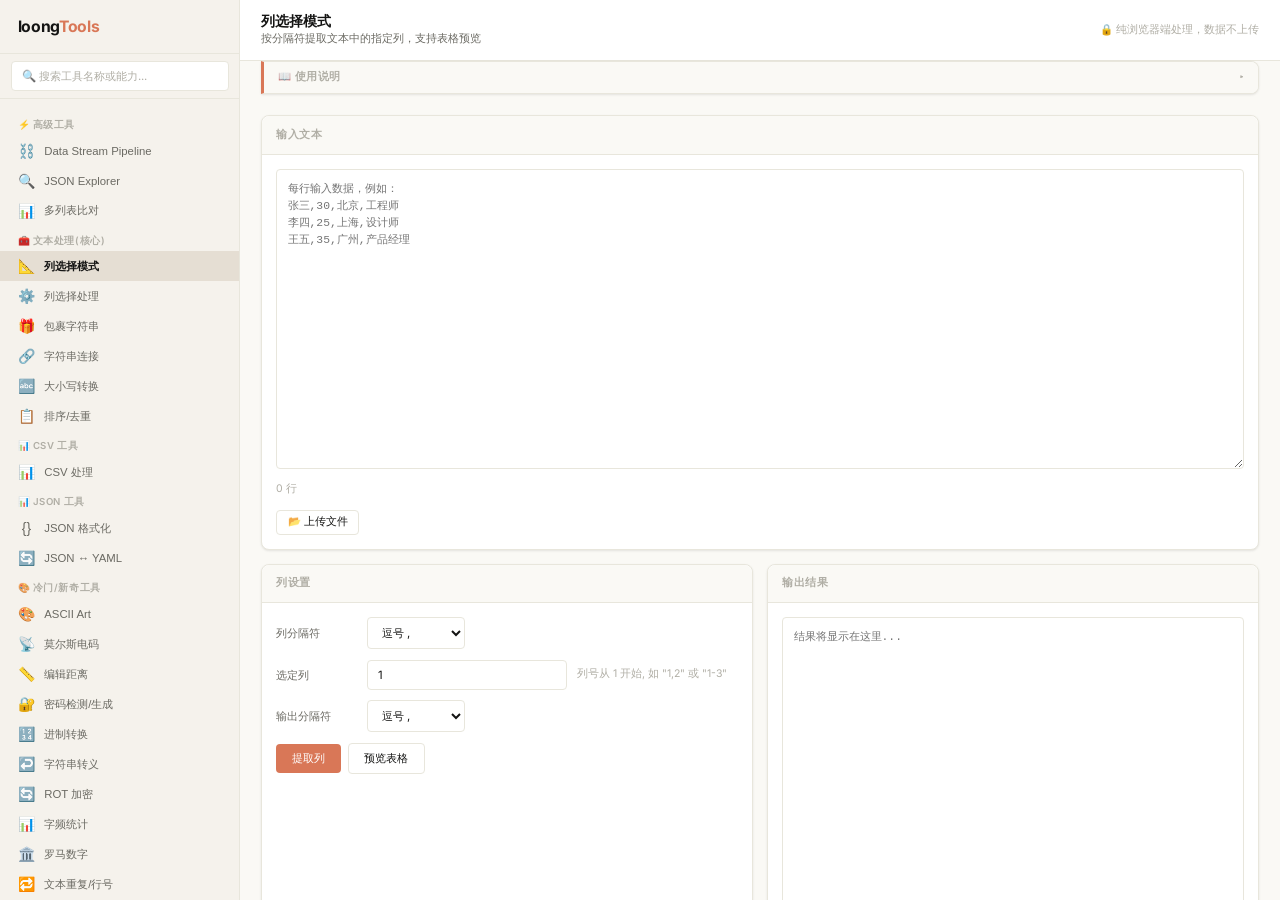
==== index.html @ fb749192 "feat: 新增 CSV 处理工具，支持按行/按列/查找替换/正则/清洗/转SQL/JSON/Markdown - 新增 csv-tools.js：完整的 CSV 数据处理工具 - 支持按行处理：过滤" ====
<!DOCTYPE html>
<html lang="zh-CN">
<head>
  <meta charset="UTF-8">
  <meta name="viewport" content="width=device-width, initial-scale=1.0">
  <title>loongTools - 开发者工具箱</title>
  <link rel="preconnect" href="https://fonts.googleapis.com">
  <link href="https://fonts.googleapis.com/css2?family=Inter:wght@400;500;600;700&display=swap" rel="stylesheet">
  <link rel="stylesheet" href="css/style.css">
  <link rel="icon" href="data:image/svg+xml,<svg xmlns=%22http://www.w3.org/2000/svg%22 viewBox=%220 0 100 100%22><text y=%22.9em%22 font-size=%2280%22>🐉</text></svg>">
</head>
<body>
  <div class="layout">
    <!-- Sidebar -->
    <nav class="sidebar">
      <div class="sidebar-logo">
        <h1>loong<span>Tools</span></h1>
      </div>
      <div class="sidebar-search">
        <input type="text" id="tool-search" placeholder="🔍 搜索工具名称或能力..." oninput="filterTools()">
      </div>
      <div class="sidebar-nav">
        <div class="nav-section">⚡ 高级工具</div>
        <button class="nav-item" data-tool="stream" onclick="navigateTo('stream')">
          <span class="icon">⛓️</span> Data Stream Pipeline
        </button>
        <button class="nav-item" data-tool="json-explorer" onclick="navigateTo('json-explorer')">
          <span class="icon">🔍</span> JSON Explorer
        </button>
        <button class="nav-item" data-tool="list-compare" onclick="navigateTo('list-compare')">
          <span class="icon">📊</span> 多列表比对
        </button>

        <div class="nav-section">🧰 文本处理(核心)</div>
        <button class="nav-item" data-tool="col-select" onclick="navigateTo('col-select')">
          <span class="icon">📐</span> 列选择模式
        </button>
        <button class="nav-item" data-tool="col-process" onclick="navigateTo('col-process')">
          <span class="icon">⚙️</span> 列选择处理
        </button>
        <button class="nav-item" data-tool="string-wrap" onclick="navigateTo('string-wrap')">
          <span class="icon">🎁</span> 包裹字符串
        </button>
        <button class="nav-item" data-tool="string-join" onclick="navigateTo('string-join')">
          <span class="icon">🔗</span> 字符串连接
        </button>
        <button class="nav-item" data-tool="case-convert" onclick="navigateTo('case-convert')">
          <span class="icon">🔤</span> 大小写转换
        </button>
        <button class="nav-item" data-tool="text-sort" onclick="navigateTo('text-sort')">
          <span class="icon">📋</span> 排序/去重
        </button>

        <div class="nav-section">📊 CSV 工具</div>
        <button class="nav-item" data-tool="csv-process" onclick="navigateTo('csv-process')">
          <span class="icon">📊</span> CSV 处理
        </button>

        <div class="nav-section">📊 JSON 工具</div>
        <button class="nav-item" data-tool="json" onclick="navigateTo('json')">
          <span class="icon">{} </span> JSON 格式化
        </button>
        <button class="nav-item" data-tool="json-yaml" onclick="navigateTo('json-yaml')">
          <span class="icon">🔄</span> JSON ↔ YAML
        </button>

        <div class="nav-section">🎨 冷门/新奇工具</div>
        <button class="nav-item" data-tool="ascii-art" onclick="navigateTo('ascii-art')">
          <span class="icon">🎨</span> ASCII Art
        </button>
        <button class="nav-item" data-tool="morse" onclick="navigateTo('morse')">
          <span class="icon">📡</span> 莫尔斯电码
        </button>
        <button class="nav-item" data-tool="levenshtein" onclick="navigateTo('levenshtein')">
          <span class="icon">📏</span> 编辑距离
        </button>
        <button class="nav-item" data-tool="password" onclick="navigateTo('password')">
          <span class="icon">🔐</span> 密码检测/生成
        </button>
        <button class="nav-item" data-tool="base-convert" onclick="navigateTo('base-convert')">
          <span class="icon">🔢</span> 进制转换
        </button>
        <button class="nav-item" data-tool="string-escape" onclick="navigateTo('string-escape')">
          <span class="icon">↩️</span> 字符串转义
        </button>
        <button class="nav-item" data-tool="rot" onclick="navigateTo('rot')">
          <span class="icon">🔄</span> ROT 加密
        </button>
        <button class="nav-item" data-tool="wordfreq" onclick="navigateTo('wordfreq')">
          <span class="icon">📊</span> 字频统计
        </button>
        <button class="nav-item" data-tool="roman" onclick="navigateTo('roman')">
          <span class="icon">🏛️</span> 罗马数字
        </button>
        <button class="nav-item" data-tool="text-repeat" onclick="navigateTo('text-repeat')">
          <span class="icon">🔁</span> 文本重复/行号
        </button>
        <button class="nav-item" data-tool="css-units" onclick="navigateTo('css-units')">
          <span class="icon">📐</span> CSS 单位换算
        </button>
        <button class="nav-item" data-tool="color-convert" onclick="navigateTo('color-convert')">
          <span class="icon">🎨</span> 颜色转换
        </button>
        <button class="nav-item" data-tool="spring-boot-banner" onclick="navigateTo('spring-boot-banner')">
          <span class="icon">🍃</span> Spring Boot Banner
        </button>

        <div class="nav-section">🔐 编码解码</div>
        <button class="nav-item" data-tool="base64" onclick="navigateTo('base64')">
          <span class="icon">🔏</span> Base64
        </button>
        <button class="nav-item" data-tool="url" onclick="navigateTo('url')">
          <span class="icon">🔗</span> URL 编码
        </button>
        <button class="nav-item" data-tool="html" onclick="navigateTo('html')">
          <span class="icon">🌐</span> HTML 编码
        </button>

        <div class="nav-section">🔒 安全 & 生成</div>
        <button class="nav-item" data-tool="hash" onclick="navigateTo('hash')">
          <span class="icon">🔑</span> 哈希计算
        </button>
        <button class="nav-item" data-tool="uuid" onclick="navigateTo('uuid')">
          <span class="icon">🆔</span> UUID 生成
        </button>
        <button class="nav-item" data-tool="timestamp" onclick="navigateTo('timestamp')">
          <span class="icon">⏰</span> 时间戳转换
        </button>

        <div class="nav-section">🔍 其他工具</div>
        <button class="nav-item" data-tool="text-diff" onclick="navigateTo('text-diff')">
          <span class="icon">📝</span> 文本对比
        </button>
        <button class="nav-item" data-tool="regex" onclick="navigateTo('regex')">
          <span class="icon">🔬</span> 正则测试
        </button>

        <div class="nav-section">📦 实用工具</div>
        <button class="nav-item" data-tool="sql-formatter" onclick="navigateTo('sql-formatter')">
          <span class="icon">🗃️</span> SQL 格式化
        </button>
        <button class="nav-item" data-tool="mermaid" onclick="navigateTo('mermaid')">
          <span class="icon">📊</span> Mermaid 图表
        </button>
        <button class="nav-item" data-tool="cron" onclick="navigateTo('cron')">
          <span class="icon">⏰</span> Cron 解析
        </button>
        <button class="nav-item" data-tool="xml-formatter" onclick="navigateTo('xml-formatter')">
          <span class="icon">📄</span> XML 格式化
        </button>
        <button class="nav-item" data-tool="ua-parser" onclick="navigateTo('ua-parser')">
          <span class="icon">🌐</span> UA 解析
        </button>
        <button class="nav-item" data-tool="ascii-table" onclick="navigateTo('ascii-table')">
          <span class="icon">📊</span> ASCII 表格
        </button>
        <button class="nav-item" data-tool="date-format" onclick="navigateTo('date-format')">
          <span class="icon">⏱️</span> 日期格式转换
        </button>

        <div class="nav-section">🧩 冷门工具(续)</div>
        <button class="nav-item" data-tool="http-codes" onclick="navigateTo('http-codes')">
          <span class="icon">🌐</span> HTTP 状态码
        </button>
        <button class="nav-item" data-tool="ascii-codes" onclick="navigateTo('ascii-codes')">
          <span class="icon">🔣</span> ASCII 码表
        </button>
        <button class="nav-item" data-tool="data-size" onclick="navigateTo('data-size')">
          <span class="icon">💾</span> 数据大小换算
        </button>
        <button class="nav-item" data-tool="text-stats" onclick="navigateTo('text-stats')">
          <span class="icon">📈</span> 文本统计
        </button>
        <button class="nav-item" data-tool="time-duration" onclick="navigateTo('time-duration')">
          <span class="icon">⏳</span> 时间间隔换算
        </button>
        <button class="nav-item" data-tool="port-lookup" onclick="navigateTo('port-lookup')">
          <span class="icon">🔌</span> 端口查询
        </button>
      </div>
    </nav>

    <!-- Main Content -->
    <div class="main">
      <header class="header">
        <div>
          <h2><span id="tool-header-name">列选择模式</span></h2>
          <div id="tool-desc" class="tool-desc">按分隔符提取文本中的指定列</div>
        </div>
        <span class="header-desc">🔒 纯浏览器端处理，数据不上传</span>
      </header>

      <div class="tool-guide">
        <div class="tool-guide-header" onclick="toggleGuide()">
          <span class="tool-guide-title">📖 使用说明</span>
          <span class="tool-guide-toggle" id="guide-toggle">▸</span>
        </div>
        <div class="tool-guide-body" id="guide-body">暂无使用说明</div>
      </div>

      <div class="content">
        <!-- Tool Panels -->
        <div class="tool-panel" id="panel-stream"></div>
        <div class="tool-panel" id="panel-json-explorer"></div>
        <div class="tool-panel" id="panel-list-compare"></div>

        <div class="tool-panel" id="panel-col-select"></div>
        <div class="tool-panel" id="panel-col-process"></div>
        <div class="tool-panel" id="panel-string-wrap"></div>
        <div class="tool-panel" id="panel-string-join"></div>
        <div class="tool-panel" id="panel-case-convert"></div>
        <div class="tool-panel" id="panel-text-sort"></div>
        <div class="tool-panel" id="panel-csv-process"></div>
        <div class="tool-panel" id="panel-text-diff"></div>
        <div class="tool-panel" id="panel-regex"></div>

        <div class="tool-panel" id="panel-json"></div>
        <div class="tool-panel" id="panel-json-yaml"></div>

        <div class="tool-panel" id="panel-base64"></div>
        <div class="tool-panel" id="panel-url"></div>
        <div class="tool-panel" id="panel-html"></div>

        <div class="tool-panel" id="panel-hash"></div>
        <div class="tool-panel" id="panel-uuid"></div>
        <div class="tool-panel" id="panel-timestamp"></div>

        <div class="tool-panel" id="panel-ascii-art"></div>
        <div class="tool-panel" id="panel-morse"></div>
        <div class="tool-panel" id="panel-levenshtein"></div>
        <div class="tool-panel" id="panel-password"></div>
        <div class="tool-panel" id="panel-base-convert"></div>
        <div class="tool-panel" id="panel-string-escape"></div>
        <div class="tool-panel" id="panel-rot"></div>
        <div class="tool-panel" id="panel-wordfreq"></div>
        <div class="tool-panel" id="panel-roman"></div>
        <div class="tool-panel" id="panel-text-repeat"></div>
        <div class="tool-panel" id="panel-css-units"></div>
        <div class="tool-panel" id="panel-color-convert"></div>

        <div class="tool-panel" id="panel-sql-formatter"></div>
        <div class="tool-panel" id="panel-mermaid"></div>
        <div class="tool-panel" id="panel-cron"></div>
        <div class="tool-panel" id="panel-xml-formatter"></div>
        <div class="tool-panel" id="panel-ua-parser"></div>
        <div class="tool-panel" id="panel-ascii-table"></div>
        <div class="tool-panel" id="panel-date-format"></div>

        <div class="tool-panel" id="panel-http-codes"></div>
        <div class="tool-panel" id="panel-ascii-codes"></div>
        <div class="tool-panel" id="panel-data-size"></div>
        <div class="tool-panel" id="panel-text-stats"></div>
        <div class="tool-panel" id="panel-time-duration"></div>
        <div class="tool-panel" id="panel-port-lookup"></div>
        <div class="tool-panel" id="panel-spring-boot-banner"></div>
      </div>
    </div>
  </div>

  <div class="toast" id="toast"></div>

  <script src="js/tools/stream-tools.js"></script>
  <script src="js/tools/adv-tools.js"></script>
  <script src="js/tools/text-tools.js"></script>
  <script src="js/tools/csv-tools.js"></script>
  <script src="js/tools/json-tools.js"></script>
  <script src="js/tools/encode-tools.js"></script>
  <script src="js/tools/more-tools.js"></script>
  <script src="js/app.js"></script>
</body>
</html>
---- css/style.css ----
:root {
  --bg: #faf9f5;
  --surface: #ffffff;
  --border: #e8e6dc;
  --text: #141413;
  --text-secondary: #6b6a63;
  --text-muted: #b0aea5;
  --accent: #d97757;
  --accent-hover: #c4613f;
  --accent-bg: #fdf0ea;
  --green: #788c5d;
  --green-bg: #eef2e8;
  --red: #c44;
  --red-bg: #fceaea;
  --blue: #5a7c9e;
  --blue-bg: #eaf0f5;
  --header-bg: #141413;
  --header-text: #faf9f5;
  --sidebar-bg: #f5f2ec;
  --sidebar-hover: #ede8df;
  --sidebar-active: #e5ded3;
  --radius: 8px;
  --radius-sm: 4px;
  --shadow: 0 1px 3px rgba(0,0,0,0.06), 0 1px 2px rgba(0,0,0,0.04);
  --shadow-lg: 0 4px 12px rgba(0,0,0,0.08);
}

*, *::before, *::after {
  box-sizing: border-box;
  margin: 0;
  padding: 0;
}

html, body {
  height: 100%;
  font-family: 'Inter', -apple-system, BlinkMacSystemFont, 'Segoe UI', sans-serif;
  background: var(--bg);
  color: var(--text);
  font-size: 14px;
  line-height: 1.6;
}

.layout {
  display: flex;
  height: 100vh;
  overflow: hidden;
}

.sidebar {
  width: 240px;
  background: var(--sidebar-bg);
  border-right: 1px solid var(--border);
  display: flex;
  flex-direction: column;
  flex-shrink: 0;
  overflow-y: auto;
}

.sidebar-logo {
  padding: 1rem 1.25rem;
  border-bottom: 1px solid var(--border);
}

.sidebar-logo h1 {
  font-family: 'Inter', sans-serif;
  font-size: 1.125rem;
  font-weight: 700;
  color: var(--text);
  letter-spacing: -0.02em;
}

.sidebar-logo span {
  color: var(--accent);
}

.sidebar-search {
  padding: 0.5rem 0.75rem;
  border-bottom: 1px solid var(--border);
}

.sidebar-search input {
  width: 100%;
  padding: 0.375rem 0.625rem;
  border: 1px solid var(--border);
  border-radius: var(--radius-sm);
  font-size: 0.75rem;
  font-family: inherit;
  background: var(--surface);
  color: var(--text);
  outline: none;
  transition: border-color 0.12s, box-shadow 0.12s;
}

.sidebar-search input:focus {
  border-color: var(--accent);
  box-shadow: 0 0 0 2px rgba(217, 119, 87, 0.1);
}

.sidebar-search input::placeholder {
  color: var(--text-muted);
}

.sidebar-nav {
  padding: 0.75rem 0;
  flex: 1;
}

.nav-section {
  padding: 0.5rem 1.25rem 0.25rem;
  font-size: 0.6875rem;
  font-weight: 600;
  text-transform: uppercase;
  letter-spacing: 0.06em;
  color: var(--text-muted);
}

.nav-item {
  display: flex;
  align-items: center;
  gap: 0.625rem;
  padding: 0.5rem 1.25rem;
  cursor: pointer;
  color: var(--text-secondary);
  font-size: 0.8125rem;
  font-weight: 500;
  transition: all 0.12s;
  text-decoration: none;
  border: none;
  background: none;
  width: 100%;
  text-align: left;
}

.nav-item:hover {
  background: var(--sidebar-hover);
  color: var(--text);
}

.nav-item.active {
  background: var(--sidebar-active);
  color: var(--text);
  font-weight: 600;
}

.nav-item .icon {
  width: 18px;
  text-align: center;
  font-size: 1rem;
  flex-shrink: 0;
}

.main {
  flex: 1;
  display: flex;
  flex-direction: column;
  overflow: hidden;
}

.header {
  background: var(--surface);
  border-bottom: 1px solid var(--border);
  padding: 0.875rem 1.5rem;
  display: flex;
  align-items: center;
  justify-content: space-between;
  flex-shrink: 0;
  gap: 1rem;
}

.header h2 {
  font-size: 1rem;
  font-weight: 600;
  color: var(--text);
  line-height: 1.3;
}

.header-desc {
  font-size: 0.75rem;
  color: var(--text-muted);
  white-space: nowrap;
  flex-shrink: 0;
}

.tool-desc {
  font-size: 0.75rem;
  color: var(--text-secondary);
  margin-top: 1px;
  font-weight: 400;
}

.tool-guide {
  background: var(--surface);
  border-left: 3px solid var(--accent);
  border-right: 1px solid var(--border);
  border-top: 1px solid var(--border);
  border-bottom: 1px solid var(--border);
  border-radius: 0 var(--radius) var(--radius) 0;
  margin: 0 1.5rem;
  box-shadow: var(--shadow);
  overflow: hidden;
}

.tool-guide-header {
  display: flex;
  justify-content: space-between;
  align-items: center;
  padding: 0.5rem 1rem;
  cursor: pointer;
  user-select: none;
  background: var(--bg);
  transition: background 0.12s;
}

.tool-guide-header:hover {
  background: var(--sidebar-hover);
}

.tool-guide-title {
  font-size: 0.75rem;
  font-weight: 600;
  color: var(--text-muted);
  letter-spacing: 0.04em;
}

.tool-guide-toggle {
  color: var(--text-muted);
  font-size: 0.75rem;
  transition: transform 0.15s;
}

.tool-guide-body {
  padding: 0 1rem 0.75rem;
  font-size: 0.8125rem;
  line-height: 1.7;
  color: var(--text-secondary);
  display: none;
}

.tool-guide-body.open {
  display: block;
}

.content {
  flex: 1;
  overflow-y: auto;
  padding: 1.5rem;
}

.tool-panel {
  display: none;
}

.tool-panel.active {
  display: block;
}

.card {
  background: var(--surface);
  border: 1px solid var(--border);
  border-radius: var(--radius);
  box-shadow: var(--shadow);
  margin-bottom: 1rem;
}

.card-header {
  padding: 0.75rem 1rem;
  font-size: 0.75rem;
  font-weight: 600;
  text-transform: uppercase;
  letter-spacing: 0.05em;
  color: var(--text-muted);
  border-bottom: 1px solid var(--border);
  background: var(--bg);
  border-radius: var(--radius) var(--radius) 0 0;
}

.card-body {
  padding: 1rem;
}

.grid-2 {
  display: grid;
  grid-template-columns: 1fr 1fr;
  gap: 1rem;
}

.grid-3 {
  display: grid;
  grid-template-columns: 1fr 1fr 1fr;
  gap: 1rem;
}

textarea, .textarea {
  width: 100%;
  min-height: 120px;
  padding: 0.75rem;
  border: 1px solid var(--border);
  border-radius: var(--radius-sm);
  font-family: 'SF Mono', SFMono-Regular, Consolas, 'Liberation Mono', Menlo, monospace;
  font-size: 0.8125rem;
  line-height: 1.5;
  color: var(--text);
  background: var(--surface);
  resize: vertical;
  transition: border-color 0.12s, box-shadow 0.12s;
}

textarea:focus {
  outline: none;
  border-color: var(--accent);
  box-shadow: 0 0 0 3px rgba(217, 119, 87, 0.1);
}

textarea.large {
  min-height: 300px;
}

input[type="text"],
input[type="number"],
input[type="password"],
select {
  padding: 0.5rem 0.75rem;
  border: 1px solid var(--border);
  border-radius: var(--radius-sm);
  font-family: inherit;
  font-size: 0.8125rem;
  color: var(--text);
  background: var(--surface);
  transition: border-color 0.12s, box-shadow 0.12s;
}

input:focus, select:focus {
  outline: none;
  border-color: var(--accent);
  box-shadow: 0 0 0 3px rgba(217, 119, 87, 0.1);
}

.btn {
  padding: 0.5rem 1.125rem;
  border: 1px solid var(--border);
  border-radius: var(--radius-sm);
  background: var(--surface);
  cursor: pointer;
  font-family: inherit;
  font-size: 0.8125rem;
  font-weight: 500;
  color: var(--text);
  transition: all 0.12s;
  display: inline-flex;
  align-items: center;
  gap: 0.375rem;
  white-space: nowrap;
}

.btn:hover {
  background: var(--bg);
  border-color: #ddd;
}

.btn-primary {
  background: var(--accent);
  color: white;
  border: none;
}

.btn-primary:hover {
  background: var(--accent-hover);
}

.btn-green {
  background: var(--green);
  color: white;
  border: none;
}

.btn-green:hover {
  background: #6a7e50;
}

.btn-sm {
  padding: 0.3125rem 0.75rem;
  font-size: 0.75rem;
}

.btn-group {
  display: flex;
  gap: 0.5rem;
  flex-wrap: wrap;
  align-items: center;
}

.form-row {
  display: flex;
  align-items: center;
  gap: 0.75rem;
  margin-bottom: 0.75rem;
  flex-wrap: wrap;
}

.form-row label {
  font-size: 0.8125rem;
  font-weight: 500;
  color: var(--text-secondary);
  min-width: 80px;
}

.form-row .hint {
  font-size: 0.75rem;
  color: var(--text-muted);
}

.badge {
  display: inline-flex;
  align-items: center;
  padding: 0.125rem 0.5rem;
  border-radius: 9999px;
  font-size: 0.6875rem;
  font-weight: 600;
}

.badge-success {
  background: var(--green-bg);
  color: var(--green);
}

.badge-danger {
  background: var(--red-bg);
  color: var(--red);
}

.badge-info {
  background: var(--blue-bg);
  color: var(--blue);
}

.toast {
  position: fixed;
  bottom: 2rem;
  left: 50%;
  transform: translateX(-50%);
  background: var(--header-bg);
  color: var(--header-text);
  padding: 0.625rem 1.25rem;
  border-radius: var(--radius);
  font-size: 0.8125rem;
  opacity: 0;
  transition: opacity 0.25s;
  pointer-events: none;
  z-index: 200;
  box-shadow: var(--shadow-lg);
}

.toast.visible {
  opacity: 1;
}

pre.code-block {
  background: #1a1a1a;
  color: #e8e6dc;
  padding: 1rem;
  border-radius: var(--radius-sm);
  font-family: 'SF Mono', monospace;
  font-size: 0.8125rem;
  line-height: 1.5;
  overflow-x: auto;
  white-space: pre-wrap;
  word-break: break-word;
  max-height: 400px;
  overflow-y: auto;
}

pre.code-block.light {
  background: var(--bg);
  color: var(--text);
  border: 1px solid var(--border);
}

.status-bar {
  display: flex;
  align-items: center;
  gap: 0.5rem;
  font-size: 0.75rem;
  color: var(--text-muted);
  padding: 0.375rem 0;
}

.tab-bar {
  display: flex;
  border-bottom: 1px solid var(--border);
  margin-bottom: 1rem;
  gap: 0;
}

.tab-item {
  padding: 0.5rem 1rem;
  font-size: 0.8125rem;
  font-weight: 500;
  color: var(--text-secondary);
  cursor: pointer;
  border-bottom: 2px solid transparent;
  transition: all 0.12s;
  background: none;
  border-top: none;
  border-left: none;
  border-right: none;
  font-family: inherit;
}

.tab-item:hover {
  color: var(--text);
}

.tab-item.active {
  color: var(--accent);
  border-bottom-color: var(--accent);
}

.tab-content {
  display: none;
}

.tab-content.active {
  display: block;
}

.copy-btn {
  position: absolute;
  top: 0.5rem;
  right: 0.5rem;
  padding: 0.25rem 0.625rem;
  font-size: 0.6875rem;
  background: rgba(255,255,255,0.15);
  color: #ccc;
  border: 1px solid rgba(255,255,255,0.2);
  border-radius: var(--radius-sm);
  cursor: pointer;
  transition: all 0.12s;
}

.copy-btn:hover {
  background: rgba(255,255,255,0.25);
  color: #fff;
}

.output-wrap {
  position: relative;
}

.option-group {
  display: flex;
  flex-wrap: wrap;
  gap: 0.75rem;
  align-items: center;
}

.option-group label {
  font-size: 0.8125rem;
  color: var(--text-secondary);
}

.option-group input[type="checkbox"] {
  accent-color: var(--accent);
}

.table-wrap {
  overflow-x: auto;
}

table {
  border-collapse: collapse;
  font-size: 0.8125rem;
  width: 100%;
}

th, td {
  padding: 0.5rem 0.75rem;
  text-align: left;
  border: 1px solid var(--border);
}

th {
  font-weight: 600;
  background: var(--bg);
  font-size: 0.75rem;
  text-transform: uppercase;
  letter-spacing: 0.04em;
  color: var(--text-secondary);
}

tr:hover {
  background: var(--bg);
}

.empty-state {
  text-align: center;
  padding: 2rem;
  color: var(--text-muted);
  font-size: 0.875rem;
}

.ml-auto {
  margin-left: auto;
}

.flex {
  display: flex;
}

.flex-col {
  flex-direction: column;
}

.gap-2 {
  gap: 0.5rem;
}

.gap-3 {
  gap: 0.75rem;
}

.items-center {
  align-items: center;
}

.mt-2 {
  margin-top: 0.5rem;
}

.mb-2 {
  margin-bottom: 0.5rem;
}

.w-full {
  width: 100%;
}

.text-sm {
  font-size: 0.8125rem;
}

.text-xs {
  font-size: 0.75rem;
}

.text-muted {
  color: var(--text-muted);
}

.text-secondary {
  color: var(--text-secondary);
}

.text-center {
  text-align: center;
}

.relative {
  position: relative;
}

.inline-code {
  background: rgba(0,0,0,0.06);
  padding: 0.125rem 0.375rem;
  border-radius: 3px;
  font-family: 'SF Mono', monospace;
  font-size: 0.8125rem;
}

/* JSON Explorer Tree */
.je-toggle { cursor:pointer; user-select:none; color:var(--text-muted); font-size:10px; margin-right:4px; }
.je-toggle:hover { color:var(--text); }
.je-key { color:#5a7c9e; cursor:pointer; }
.je-key:hover { text-decoration:underline; }
.je-val { cursor:pointer; padding:1px 4px; border-radius:3px; transition:all 0.15s; }
.je-val:hover { background:var(--accent-bg); }
.je-str { color:#788c5d; }
.je-prim { color:#d97757; }
.je-bracket { color:var(--text-muted); font-size:0.75rem; }
.je-highlight { background:#fff3cd !important; outline:2px solid #d4a017; border-radius:3px; }
.je-extracted { background:#e8f0e8 !important; outline:2px solid var(--green); border-radius:3px; }
.je-children { padding-left:0; }
.je-node:hover { background:#f5f2ec; border-radius:3px; }

@media (max-width: 768px) {
  .sidebar {
    width: 200px;
  }
  .grid-2, .grid-3 {
    grid-template-columns: 1fr;
  }
  .content {
    padding: 1rem;
  }
}

/* CSV 预览表格 */
.preview-table {
  width: 100%;
  border-collapse: collapse;
  margin-top: 0.5rem;
}

.preview-table th,
.preview-table td {
  padding: 0.5rem;
  border: 1px solid var(--border);
  text-align: left;
  white-space: nowrap;
}

.preview-table th {
  background: var(--sidebar-bg);
  font-weight: 600;
  position: sticky;
  top: 0;
}

.preview-table tr:hover {
  background: var(--accent-bg);
}
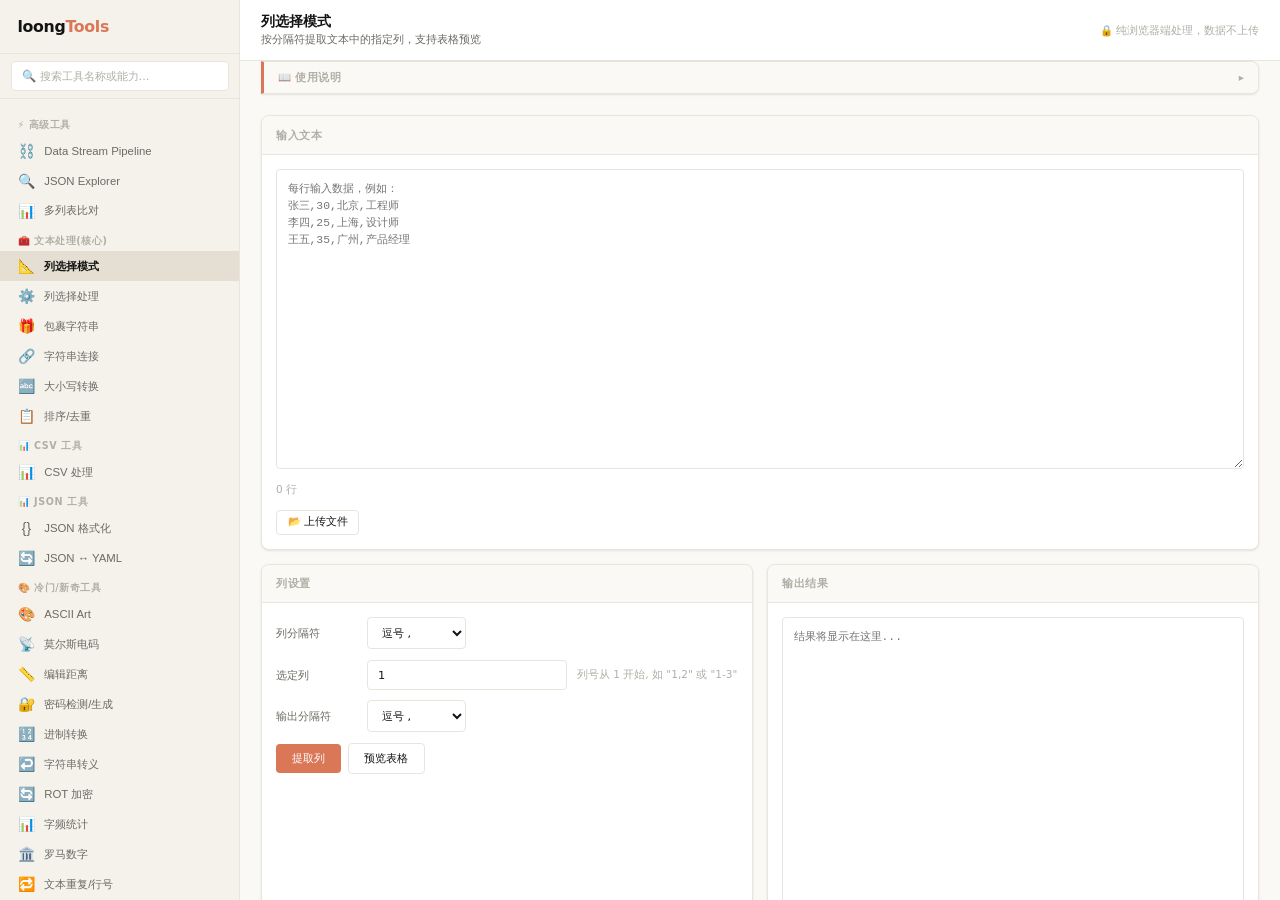
==== commit 14494570: "fix: 移除 Google Fonts 外部请求，改用系统字体栈 - 移除 fonts.googleapis.com 的外部 CSS 加载 - 字体栈改为 system-ui + 中文字体回退，避免" ====
--- a/index.html
+++ b/index.html
@@ -4,8 +4,6 @@
   <meta charset="UTF-8">
   <meta name="viewport" content="width=device-width, initial-scale=1.0">
   <title>loongTools - 开发者工具箱</title>
-  <link rel="preconnect" href="https://fonts.googleapis.com">
-  <link href="https://fonts.googleapis.com/css2?family=Inter:wght@400;500;600;700&display=swap" rel="stylesheet">
   <link rel="stylesheet" href="css/style.css">
   <link rel="icon" href="data:image/svg+xml,<svg xmlns=%22http://www.w3.org/2000/svg%22 viewBox=%220 0 100 100%22><text y=%22.9em%22 font-size=%2280%22>🐉</text></svg>">
 </head>
--- a/css/style.css
+++ b/css/style.css
@@ -33,7 +33,7 @@
 
 html, body {
   height: 100%;
-  font-family: 'Inter', -apple-system, BlinkMacSystemFont, 'Segoe UI', sans-serif;
+  font-family: -apple-system, BlinkMacSystemFont, 'Segoe UI', system-ui, 'Noto Sans SC', 'PingFang SC', 'Microsoft YaHei', sans-serif;
   background: var(--bg);
   color: var(--text);
   font-size: 14px;
@@ -62,7 +62,7 @@
 }
 
 .sidebar-logo h1 {
-  font-family: 'Inter', sans-serif;
+  font-family: -apple-system, BlinkMacSystemFont, 'Segoe UI', system-ui, sans-serif;
   font-size: 1.125rem;
   font-weight: 700;
   color: var(--text);
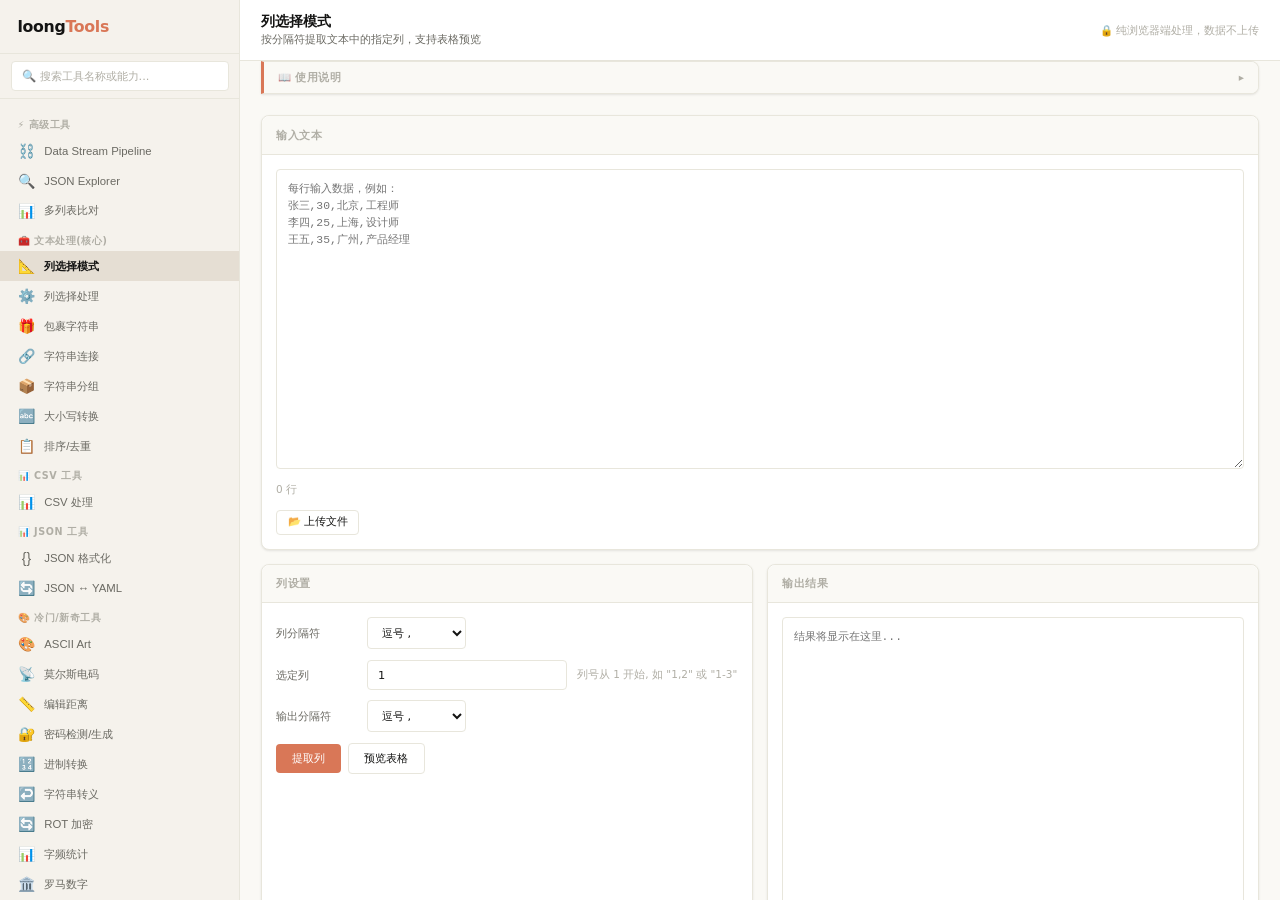
==== commit fb5d76b5: "feat: 新增字符串分组工具，支持按行分组/组内连接/组间分隔/编号 - 按每组 N 行将多行文本分组成多个 chunk - 组内连接方式：保持原始行 / 逗号 / 空格 / 制表符 / 自定义 -" ====
--- a/index.html
+++ b/index.html
@@ -42,6 +42,9 @@
         <button class="nav-item" data-tool="string-join" onclick="navigateTo('string-join')">
           <span class="icon">🔗</span> 字符串连接
         </button>
+        <button class="nav-item" data-tool="line-group" onclick="navigateTo('line-group')">
+          <span class="icon">📦</span> 字符串分组
+        </button>
         <button class="nav-item" data-tool="case-convert" onclick="navigateTo('case-convert')">
           <span class="icon">🔤</span> 大小写转换
         </button>
@@ -206,6 +209,7 @@
         <div class="tool-panel" id="panel-col-process"></div>
         <div class="tool-panel" id="panel-string-wrap"></div>
         <div class="tool-panel" id="panel-string-join"></div>
+        <div class="tool-panel" id="panel-line-group"></div>
         <div class="tool-panel" id="panel-case-convert"></div>
         <div class="tool-panel" id="panel-text-sort"></div>
         <div class="tool-panel" id="panel-csv-process"></div>
--- a/css/style.css
+++ b/css/style.css
@@ -382,6 +382,12 @@
   font-size: 0.75rem;
 }
 
+.btn-xs {
+  padding: 0.1875rem 0.5rem;
+  font-size: 0.6875rem;
+  border-radius: 3px;
+}
+
 .btn-group {
   display: flex;
   gap: 0.5rem;
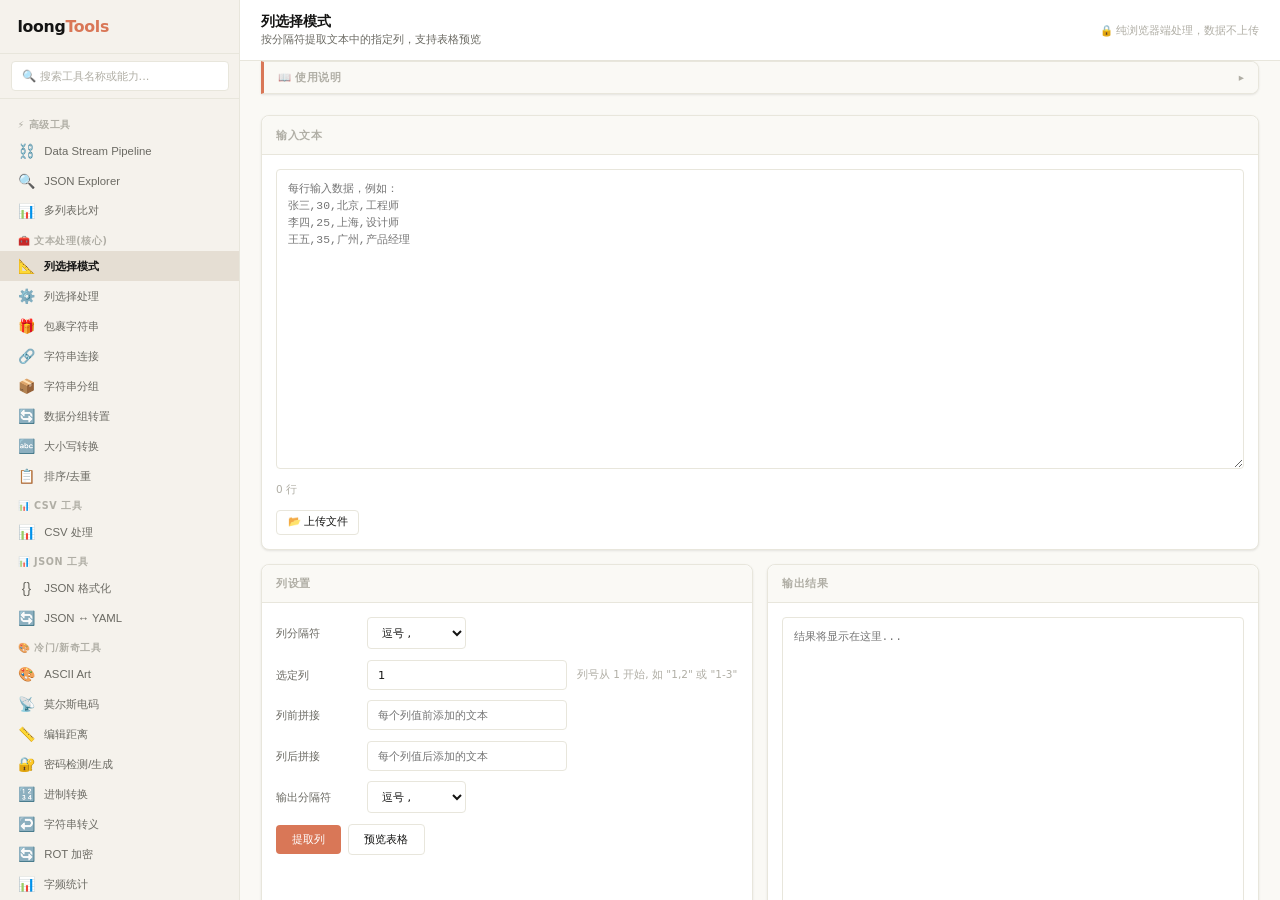
==== commit f2179365: "feat: 四项工具增强 1. 列选择模式: 支持列前/列后拼接字符（cs-prefix/cs-suffix） 2. 列处理去重: 显示被去重的重复数据行（cp-duplicates 可折叠区） 3." ====
--- a/index.html
+++ b/index.html
@@ -45,6 +45,9 @@
         <button class="nav-item" data-tool="line-group" onclick="navigateTo('line-group')">
           <span class="icon">📦</span> 字符串分组
         </button>
+        <button class="nav-item" data-tool="group-transpose" onclick="navigateTo('group-transpose')">
+          <span class="icon">🔄</span> 数据分组转置
+        </button>
         <button class="nav-item" data-tool="case-convert" onclick="navigateTo('case-convert')">
           <span class="icon">🔤</span> 大小写转换
         </button>
@@ -210,6 +213,7 @@
         <div class="tool-panel" id="panel-string-wrap"></div>
         <div class="tool-panel" id="panel-string-join"></div>
         <div class="tool-panel" id="panel-line-group"></div>
+        <div class="tool-panel" id="panel-group-transpose"></div>
         <div class="tool-panel" id="panel-case-convert"></div>
         <div class="tool-panel" id="panel-text-sort"></div>
         <div class="tool-panel" id="panel-csv-process"></div>
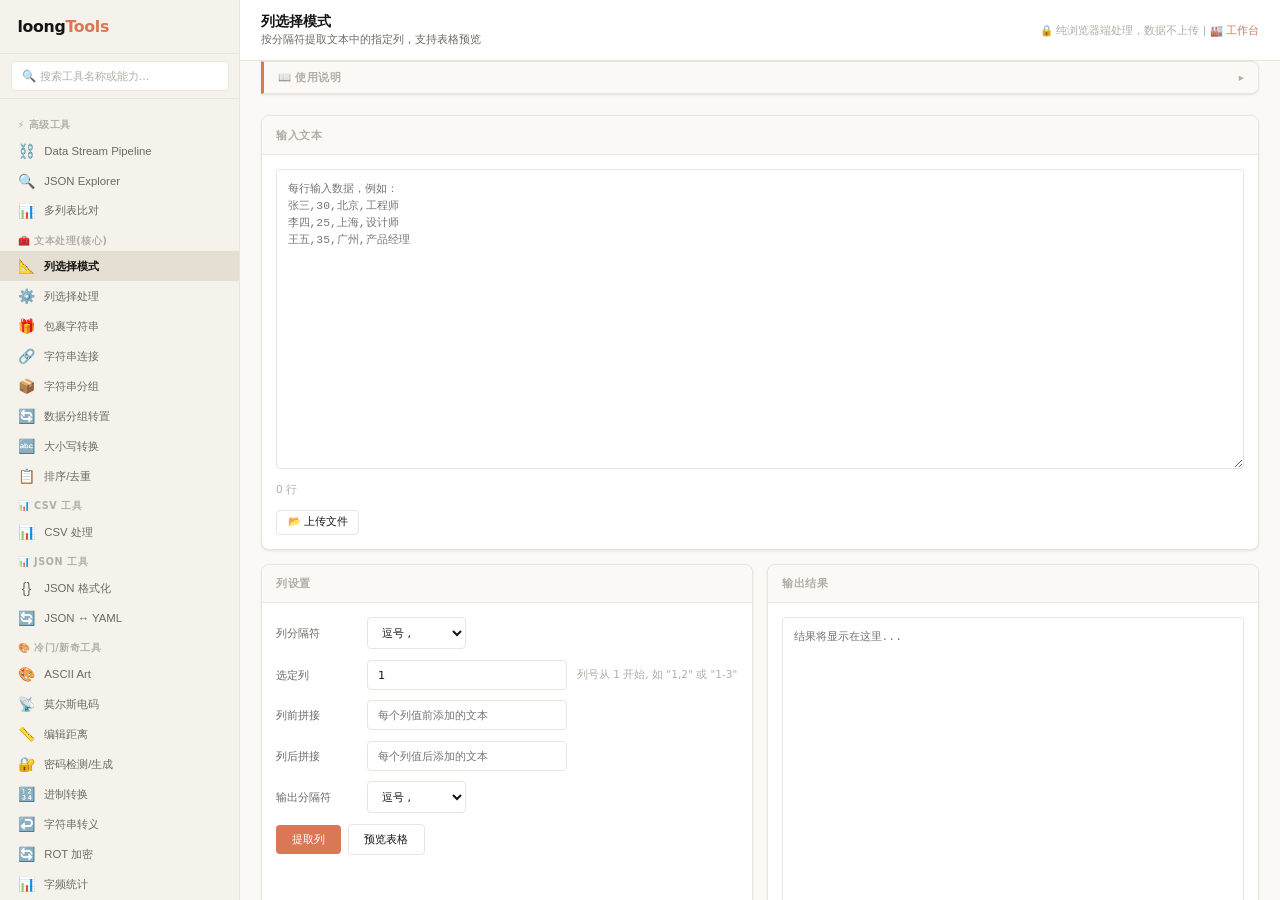
==== commit 9338c2f2: "feat: 新增瀑布流式字符处理工作台页面 - 新建 waterfall.html + js/waterfall.js 独立页面 - 操作历史可视化，每步处理追加卡片记录 - 支持撤销操作（回退到上一" ====
--- a/index.html
+++ b/index.html
@@ -191,7 +191,7 @@
           <h2><span id="tool-header-name">列选择模式</span></h2>
           <div id="tool-desc" class="tool-desc">按分隔符提取文本中的指定列</div>
         </div>
-        <span class="header-desc">🔒 纯浏览器端处理，数据不上传</span>
+        <span class="header-desc">🔒 纯浏览器端处理，数据不上传 | <a href="waterfall.html" style="color:var(--accent);text-decoration:none">🏭 工作台</a></span>
       </header>
 
       <div class="tool-guide">
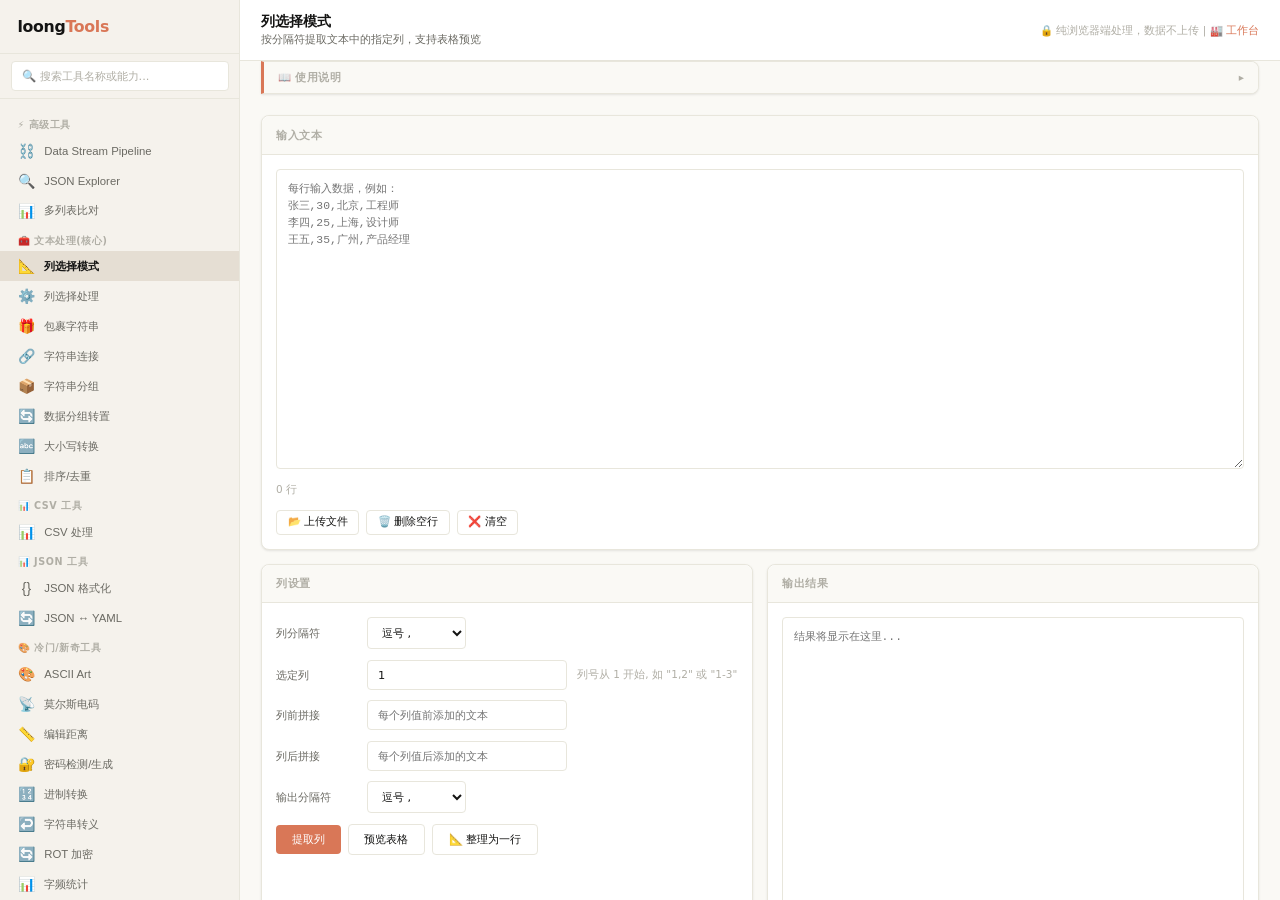
==== commit ee9fd5a3: "feat:新增字符串管道工具，聚合所有字符串操作为自上而下可串联的Pipeline" ====
--- a/index.html
+++ b/index.html
@@ -139,6 +139,11 @@
           <span class="icon">🔬</span> 正则测试
         </button>
 
+        <div class="nav-section">🧪 字符串管道(新)</div>
+        <button class="nav-item" data-tool="string-pipeline" onclick="navigateTo('string-pipeline')">
+          <span class="icon">⛓️</span> 字符串管道
+        </button>
+
         <div class="nav-section">📦 实用工具</div>
         <button class="nav-item" data-tool="sql-formatter" onclick="navigateTo('sql-formatter')">
           <span class="icon">🗃️</span> SQL 格式化
@@ -219,6 +224,7 @@
         <div class="tool-panel" id="panel-csv-process"></div>
         <div class="tool-panel" id="panel-text-diff"></div>
         <div class="tool-panel" id="panel-regex"></div>
+        <div class="tool-panel" id="panel-string-pipeline"></div>
 
         <div class="tool-panel" id="panel-json"></div>
         <div class="tool-panel" id="panel-json-yaml"></div>
@@ -272,6 +278,7 @@
   <script src="js/tools/json-tools.js"></script>
   <script src="js/tools/encode-tools.js"></script>
   <script src="js/tools/more-tools.js"></script>
+  <script src="js/tools/string-pipeline.js"></script>
   <script src="js/app.js"></script>
 </body>
 </html>
--- a/css/style.css
+++ b/css/style.css
@@ -724,3 +724,124 @@
 .preview-table tr:hover {
   background: var(--accent-bg);
 }
+
+/* ========== String Pipeline ========== */
+.sp-step {
+  border: 1px solid var(--border);
+  border-radius: var(--radius);
+  margin-bottom: 0.5rem;
+  background: var(--surface);
+  position: relative;
+}
+.sp-step::before {
+  content: '↓';
+  display: block;
+  text-align: center;
+  color: var(--text-muted);
+  font-size: 0.75rem;
+  padding: 2px 0;
+  position: absolute;
+  top: -18px;
+  left: 50%;
+  transform: translateX(-50%);
+}
+.sp-step:first-child::before {
+  display: none;
+}
+.sp-step-header {
+  display: flex;
+  align-items: center;
+  gap: 0.5rem;
+  padding: 0.5rem 0.75rem;
+  background: var(--sidebar-bg);
+  border-radius: var(--radius) var(--radius) 0 0;
+  cursor: default;
+}
+.sp-step-num {
+  font-weight: 700;
+  color: var(--accent);
+  font-size: 0.8125rem;
+  min-width: 1.5rem;
+}
+.sp-step-label {
+  flex: 1;
+  font-size: 0.8125rem;
+  font-weight: 600;
+}
+.sp-step-actions {
+  display: flex;
+  gap: 2px;
+}
+.sp-step-actions .btn-xs {
+  padding: 2px 6px;
+  font-size: 0.75rem;
+}
+.sp-step-actions .btn-xs[disabled] {
+  opacity: 0.3;
+  cursor: not-allowed;
+}
+.sp-step-config {
+  padding: 0.5rem 0.75rem;
+  display: flex;
+  align-items: center;
+  gap: 0.5rem;
+  flex-wrap: wrap;
+  font-size: 0.8125rem;
+}
+.sp-step-config select,
+.sp-step-config input {
+  font-size: 0.8125rem;
+  padding: 2px 6px;
+  border: 1px solid var(--border);
+  border-radius: var(--radius-sm);
+  background: var(--surface);
+}
+.sp-step-preview {
+  border-top: 1px dashed var(--border);
+}
+.sp-step-preview-header {
+  padding: 4px 0.75rem;
+  font-size: 0.75rem;
+  color: var(--text-secondary);
+  cursor: pointer;
+  user-select: none;
+}
+.sp-step-preview-header:hover {
+  color: var(--accent);
+}
+.sp-intermediate-item {
+  margin-bottom: 0.5rem;
+  border-left: 3px solid var(--accent);
+  padding-left: 0.5rem;
+}
+.sp-intermediate-header {
+  font-size: 0.8125rem;
+  font-weight: 600;
+  cursor: pointer;
+  display: flex;
+  justify-content: space-between;
+  align-items: center;
+  padding: 0.25rem 0;
+  user-select: none;
+}
+.sp-intermediate-header:hover {
+  color: var(--accent);
+}
+.btn-xs {
+  padding: 2px 8px;
+  font-size: 0.75rem;
+  border: 1px solid var(--border);
+  border-radius: var(--radius-sm);
+  background: var(--surface);
+  cursor: pointer;
+}
+.btn-xs:hover {
+  background: var(--sidebar-bg);
+}
+.btn-xs.btn-danger {
+  color: var(--red);
+  border-color: var(--red);
+}
+.btn-xs.btn-danger:hover {
+  background: var(--red-bg);
+}
